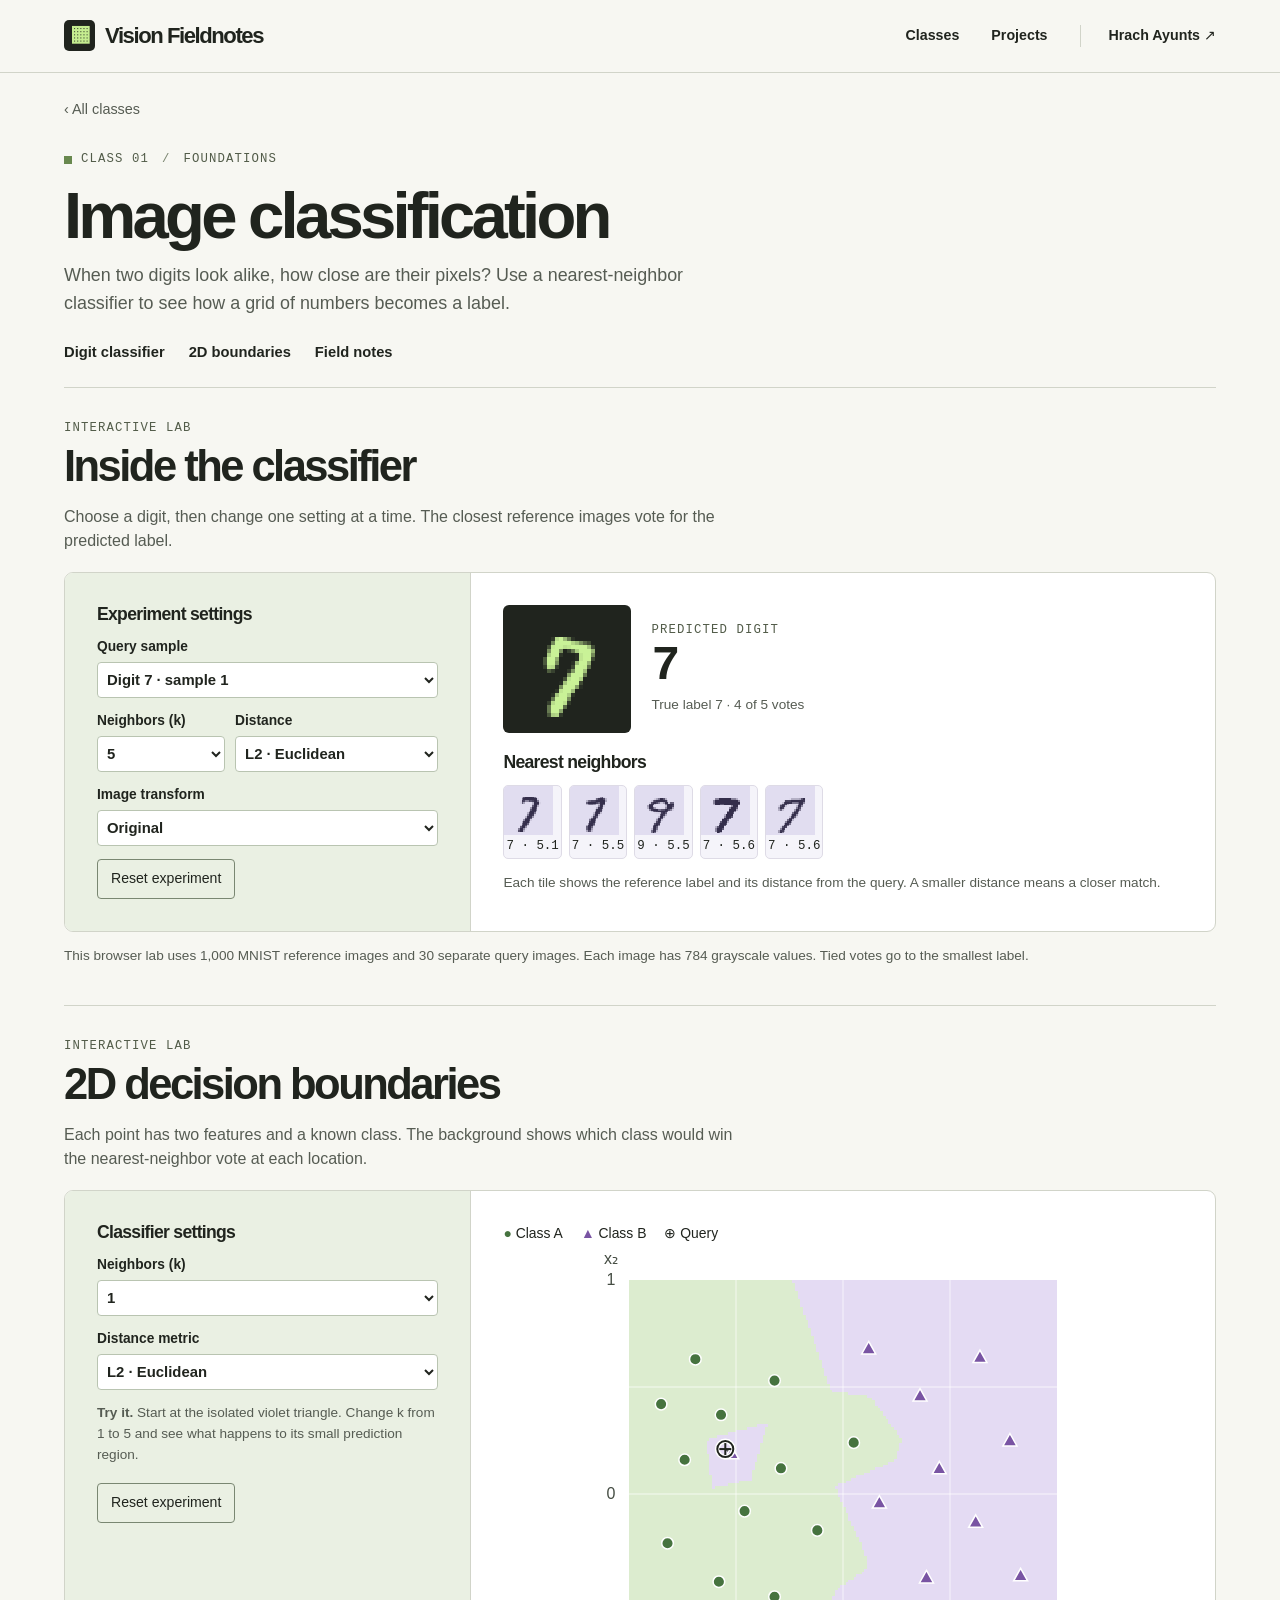
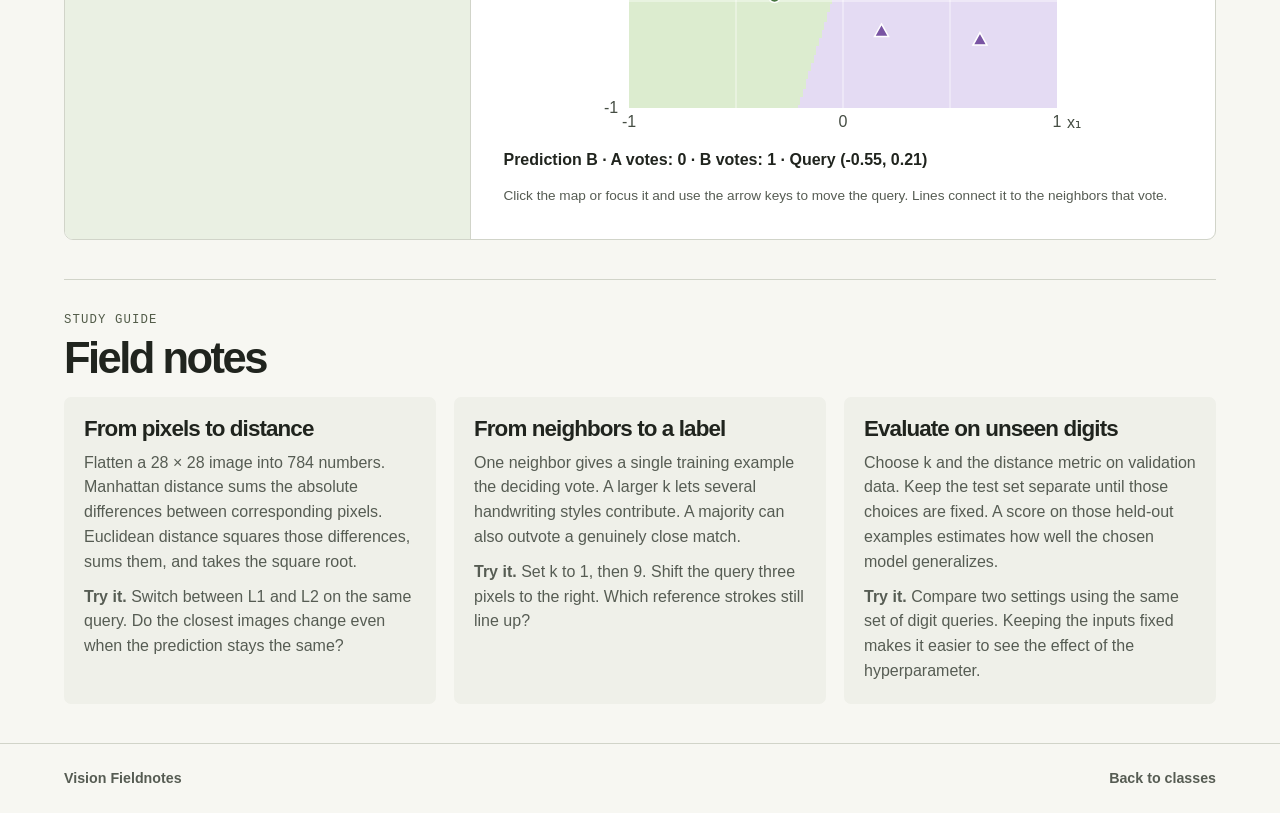
==== docs/classification.html @ e21b826e "Publish the first Vision Fieldnotes class and interactive labs" ====
<!doctype html>
<html lang="en"><head><meta charset="utf-8"><meta name="viewport" content="width=device-width,initial-scale=1"><title>Image classification · Vision Fieldnotes</title><link rel="stylesheet" href="site.css"><script src="knn.js" defer></script><script src="lab.js" defer></script><script src="boundaries.js" defer></script></head>
<body><header><div class="wrap mast"><a class="brand" href="./"><i class="logo" aria-hidden="true">▦</i>Vision Fieldnotes</a><nav aria-label="Main navigation"><a href="./#classes">Classes</a><a href="./#projects">Projects</a><a class="author" href="https://github.com/HrachA">Hrach Ayunts ↗</a></nav></div></header>
<main class="wrap lesson">
  <a class="back" href="./#classes">‹ All classes</a>
  <div class="lesson-top"><p class="eyebrow"><span class="square"></span> Class 01 <span class="sep">/</span> Foundations</p><h1>Image classification</h1><p class="lead">When two digits look alike, how close are their pixels? Use a nearest-neighbor classifier to see how a grid of numbers becomes a label.</p></div>
  <nav class="anchors" aria-label="Class sections"><a href="#lab">Digit classifier</a><a href="#boundaries">2D boundaries</a><a href="#notes">Field notes</a></nav>
  <section id="lab"><div class="section-title"><div><p class="eyebrow">Interactive lab</p><h2>Inside the classifier</h2></div></div><p class="blurb">Choose a digit, then change one setting at a time. The closest reference images vote for the predicted label.</p>
    <div class="lab-shell"><form class="controls" id="controls"><h3>Experiment settings</h3><label>Query sample<select id="query"></select></label><div class="pair"><label>Neighbors (k)<select id="k"><option>1</option><option>3</option><option selected>5</option><option>9</option></select></label><label>Distance<select id="metric"><option value="l2">L2 · Euclidean</option><option value="l1">L1 · Manhattan</option></select></label></div><label>Image transform<select id="variant"><option value="original">Original</option><option value="shift">Shift right 3 px</option><option value="dim">Dim to 50%</option><option value="cover">Cover 5 rows</option></select></label><button id="reset" type="button">Reset experiment</button></form>
      <div class="results"><div class="prediction"><div class="query-figure"><canvas id="digit" width="28" height="28" aria-label="Transformed query digit"></canvas></div><div><p class="eyebrow">Predicted digit</p><strong id="prediction">…</strong><p id="summary" aria-live="polite">Loading handwriting samples…</p></div></div><h3>Nearest neighbors</h3><div class="neighbors" id="neighbors"></div><p class="small">Each tile shows the reference label and its distance from the query. A smaller distance means a closer match.</p></div>
    </div><p class="small lab-note">This browser lab uses 1,000 MNIST reference images and 30 separate query images. Each image has 784 grayscale values. Tied votes go to the smallest label.</p>
  </section>
  <section id="boundaries">
    <div class="section-title"><div><p class="eyebrow">Interactive lab</p><h2>2D decision boundaries</h2></div></div>
    <p class="blurb">Each point has two features and a known class. The background shows which class would win the nearest-neighbor vote at each location.</p>
    <div class="lab-shell boundary-lab">
      <div class="controls"><h3>Classifier settings</h3>
        <label>Neighbors (k)<select id="boundary-k"><option>1</option><option>3</option><option>5</option><option>9</option><option>15</option></select></label>
        <label>Distance metric<select id="boundary-metric"><option value="l2">L2 · Euclidean</option><option value="l1">L1 · Manhattan</option></select></label>
        <p class="small"><strong>Try it.</strong> Start at the isolated violet triangle. Change k from 1 to 5 and see what happens to its small prediction region.</p>
        <button type="button" id="boundary-reset">Reset experiment</button>
      </div>
      <div class="results"><div class="boundary-key"><span><b class="key-a">●</b> Class A</span><span><b class="key-b">▲</b> Class B</span><span>⊕ Query</span></div>
        <canvas id="boundary-map" width="500" height="500" tabindex="0" aria-label="Two-dimensional nearest-neighbor decision map" aria-describedby="boundary-help boundary-readout"></canvas>
        <p id="boundary-readout" aria-live="polite"></p><p class="small" id="boundary-help">Click the map or focus it and use the arrow keys to move the query. Lines connect it to the neighbors that vote.</p>
      </div>
    </div>
  </section>
  <section id="notes"><div class="section-title"><div><p class="eyebrow">Study guide</p><h2>Field notes</h2></div></div>
    <div class="notes-grid"><article><h3>From pixels to distance</h3><p>Flatten a 28 × 28 image into 784 numbers. Manhattan distance sums the absolute differences between corresponding pixels. Euclidean distance squares those differences, sums them, and takes the square root.</p><p><strong>Try it.</strong> Switch between L1 and L2 on the same query. Do the closest images change even when the prediction stays the same?</p></article>
    <article><h3>From neighbors to a label</h3><p>One neighbor gives a single training example the deciding vote. A larger k lets several handwriting styles contribute. A majority can also outvote a genuinely close match.</p><p><strong>Try it.</strong> Set k to 1, then 9. Shift the query three pixels to the right. Which reference strokes still line up?</p></article>
    <article><h3>Evaluate on unseen digits</h3><p>Choose k and the distance metric on validation data. Keep the test set separate until those choices are fixed. A score on those held-out examples estimates how well the chosen model generalizes.</p><p><strong>Try it.</strong> Compare two settings using the same set of digit queries. Keeping the inputs fixed makes it easier to see the effect of the hyperparameter.</p></article></div>
  </section>
</main><footer><div class="wrap foot"><a href="./">Vision Fieldnotes</a><a href="./#classes">Back to classes</a></div></footer></body></html>
---- docs/site.css ----
:root {
  --paper:#f7f7f2; --ink:#20241e; --muted:#565c53; --rule:#d1d4c9;
  --green:#c5ed90; --forest:#405337; --mono:"IBM Plex Mono",Consolas,monospace;
  font:16px/1.52 "Inter","Segoe UI",Arial,sans-serif; color:var(--ink); background:var(--paper);
}
* { box-sizing:border-box }
body,h1,h2,h3,p,figure { margin:0 }
a { color:inherit; text-underline-offset:.24em }
button,select { font:inherit; color:inherit }
button,select,a { touch-action:manipulation }
button { cursor:pointer }
:focus-visible { outline:3px solid #7657b5; outline-offset:4px }
.wrap { width:min(1200px,90%); margin-inline:auto }
header { border-bottom:1px solid var(--rule) }
.mast,.mast nav,.foot,.section-title,.course-links,.platebar,.plate figcaption,.plate-controls,.project,.brand,.anchors,.eyebrow { display:flex; align-items:center }
.mast,.foot,.section-title,.platebar,.plate figcaption { justify-content:space-between }
.mast { min-height:72px; gap:20px }
.mast nav { gap:32px }
.mast a,.brand,.foot a,.course h3 a,.project,.anchors a,.back { text-decoration:none }
.mast nav a,.foot a { font-size:.89rem; font-weight:550 }
.mast nav a:hover,.foot a:hover,.course h3 a:hover,.anchors a:hover { text-decoration:underline }
.author { border-left:1px solid var(--rule); padding-left:28px }
.brand { font-size:1.38rem; font-weight:730; letter-spacing:-.065em; gap:10px }
.logo { font:700 22px/1 var(--mono); display:grid; place-items:center; background:var(--ink); color:var(--green); height:31px; width:31px; border-radius:5px }
.hero { display:grid; grid-template-columns:1.04fr 1fr; gap:clamp(20px,5vw,85px); align-items:center; padding-block:clamp(40px,5vw,73px) }
.eyebrow,.count,.platebar,.plate figcaption,.filetype { font:500 .77rem/1.4 var(--mono); letter-spacing:.09em; text-transform:uppercase }
.eyebrow { gap:9px; color:#525c49 }
.square { height:8px; width:8px; background:#68884e; display:inline-block }
h1,h2,h3 { line-height:1.07; letter-spacing:-.058em; font-weight:620 }
h1 { font-size:clamp(2.8rem,5.5vw,5.35rem); margin-block:21px 15px }
h1 em { font-family:"Instrument Serif",Georgia,serif; font-weight:400; color:var(--forest); letter-spacing:-.07em }
.lead { font-size:clamp(1rem,1.4vw,1.15rem); color:var(--muted); max-width:46ch }
.button { display:inline-block; padding:11px 20px; text-decoration:none; border:1px solid var(--ink); border-radius:5px; font-size:.89rem; font-weight:640 }
.dark { color:white; background:var(--ink) }
.dark:hover { background:#405337 }
.intro .button { margin-top:24px }
.plate { overflow:hidden; background:#1a1d1c; color:#d7e2d1; border-radius:9px; border:1px solid #2c332c }
.plate img { display:block; width:100%; height:auto }
.platebar,.plate figcaption { padding:10px 17px; font-size:.75rem; color:#cad4c3 }
.platebar { border-bottom:1px solid #3b413b }
.platebar>span:first-child { display:flex; align-items:center; gap:8px }
.light { display:inline-block; width:7px; height:7px; background:var(--green) }
.plate figcaption { border-top:1px solid #3b413b; min-height:41px }
.plate figcaption b,.sep { color:#79846e; margin-inline:4px }
.plate-controls { gap:6px }
.plate-controls button { border:1px solid #525b50; width:31px; height:27px; border-radius:4px; background:transparent; color:#e1e9da; font-size:22px; line-height:20px }
.plate-controls button:hover { background:#414b3e }
.library,.projects,.lesson section { border-top:1px solid var(--rule); padding-block:32px 39px; scroll-margin-top:12px }
.section-title { gap:18px; margin-bottom:22px }
h2 { font-size:clamp(2rem,3.4vw,3rem); margin-top:6px }
.count { color:var(--muted); font-size:.76rem }
.course { display:grid; grid-template-columns:minmax(210px,.8fr) minmax(0,1.5fr); border:1px solid var(--rule); border-radius:9px; overflow:hidden; background:#fff }
.cover { display:flex; overflow:hidden; background:#cdc7ee }
.course + .course { margin-top:18px }
.cover img { width:100%; height:100%; object-fit:cover; transition:transform .2s }
.cover:hover img { transform:scale(1.025) }
.course-info { padding:clamp(21px,3vw,40px) }
h3 { font-size:1.4rem; letter-spacing:-.04em }
.course-info h3 { font-size:clamp(1.7rem,2.8vw,2.45rem); margin:12px 0 }
.course-info>p:not(.eyebrow),.project p,.blurb,.notes-grid p,.resources p { color:var(--muted) }
.course-links { gap:24px; margin-top:22px }
.textlink { font-size:.91rem; font-weight:620 }
.project { gap:20px; padding:20px; border-radius:8px; border:1px solid var(--rule); background:white }
.network-icon { display:grid; place-items:center; border-radius:8px; width:60px; height:60px; flex:none; color:#6946bb; background:#e9e3f8; font:42px/1 Georgia,serif }
.project p { margin-top:5px }
.project-link { margin-left:auto; white-space:nowrap; font-size:.9rem; font-weight:620 }
.project:hover .project-link { text-decoration:underline }
footer { border-top:1px solid var(--rule) }
.foot { gap:20px; padding-block:24px; color:var(--muted); font-size:.86rem }
.back { display:inline-block; margin-top:26px; font-size:.9rem; color:var(--muted) }
.lesson-top { margin:30px 0 24px }
.lesson-top h1 { font-size:clamp(2.8rem,5.1vw,4.8rem); margin:12px 0 }
.lesson-top .lead { max-width:65ch }
.anchors { gap:24px; margin:0 0 24px; font-weight:600; font-size:.92rem }
.lesson .section-title { margin-bottom:15px }
.blurb { margin-bottom:18px; max-width:78ch }
.lab-shell,.notes-grid,.resources { display:grid; gap:18px }
.lab-shell { grid-template-columns:minmax(240px,.82fr) minmax(0,1.5fr); border:1px solid var(--rule); border-radius:9px; overflow:hidden; gap:0; background:white }
.controls,.results { padding:clamp(18px,2.6vw,32px) }
.controls { background:#eaf0e3; border-right:1px solid var(--rule) }
.controls h3,.results h3 { font-size:1.1rem; margin-bottom:14px }
.controls label { display:block; font-size:.86rem; font-weight:600; margin-bottom:13px }
.controls select { display:block; width:100%; margin-top:4px; padding:8px 5px; border:1px solid #b9c4b1; border-radius:4px; background:white; font-size:.93rem }
.pair { display:grid; grid-template-columns:.85fr 1.35fr; gap:10px }
.controls button { background:transparent; padding:8px 13px; border:1px solid #7a8772; border-radius:4px; font-size:.88rem }
.prediction { display:flex; align-items:center; gap:20px; margin-bottom:20px }
.query-figure { background:#20241e; border-radius:6px; display:grid; place-items:center; padding:8px }
#digit { width:112px; height:112px; image-rendering:pixelated }
#prediction { display:block; font:550 3rem/1.15 var(--mono); letter-spacing:-.07em }
#summary,.small { font-size:.85rem; color:var(--muted) }
.neighbors { display:flex; gap:7px; flex-wrap:wrap }
.neighbor { background:#f5f4fa; border:1px solid #dedbe6; border-radius:5px; overflow:hidden; min-width:50px; text-align:center }
.neighbor canvas { display:block; width:49px; height:49px; image-rendering:pixelated }
.neighbor span { display:block; font:.78rem/1.45 var(--mono); padding:2px }
.results .small,.lab-note,.resources + .small { margin-top:14px }
.notes-grid { grid-template-columns:repeat(3,1fr) }
.notes-grid article { padding:20px; background:#eff0e9; border-radius:7px }
.notes-grid p,.resources p { margin-top:10px; line-height:1.55 }
.resources { grid-template-columns:1fr 1fr }
.resources article { padding:22px; border:1px solid var(--rule); border-radius:7px; display:flex; align-items:flex-start; gap:16px; background:white }
.resources .textlink { display:inline-block; margin-top:12px }
.filetype { border:1px solid #c1b9d7; color:#55416e; background:#f0edf9; padding:5px; border-radius:3px; font-size:.75rem }
@media(max-width:830px) { .wrap{width:92%}.hero{gap:24px}.notes-grid{grid-template-columns:1fr}.mast nav{gap:18px}.course{grid-template-columns:.8fr 1.3fr}.author{padding-left:16px} }
@media(max-width:650px) { .mast{min-height:60px}.mast .author{display:none}.mast nav{gap:14px}.brand{font-size:1.15rem;gap:7px}.hero,.course,.resources,.lab-shell{grid-template-columns:1fr}.hero{padding-block:32px;gap:25px}.intro h1{font-size:clamp(3rem,11vw,4.5rem)}.hero .lead{max-width:42ch}.plate img{max-height:255px;object-fit:contain}.cover{max-height:165px}.section-title{margin-bottom:16px}.library,.projects,.lesson section{padding-block:25px}.course-links{gap:18px}.project{gap:12px;flex-wrap:wrap}.network-icon{width:42px;height:42px;font-size:30px}.project div{flex:1;min-width:180px}.project-link{margin-left:54px}.controls{border-right:0;border-bottom:1px solid var(--rule)}.anchors{gap:17px}.prediction{gap:14px}.resources article{padding:16px}.notes-grid{gap:10px}.foot{align-items:flex-start} }
@media(prefers-reduced-motion:reduce){.cover img{transition:none}}
.anchors { flex-wrap:wrap }
.boundary-lab .controls button { margin-top:18px }
.boundary-key { display:flex; flex-wrap:wrap; gap:18px; font-size:.87rem }
.key-a { color:#46733f }
.key-b { color:#7954a3 }
#boundary-map { display:block; width:min(100%,500px); height:auto; margin-inline:auto; cursor:crosshair }
#boundary-readout { margin:4px 0 8px; font-weight:600; font-variant-numeric:tabular-nums }
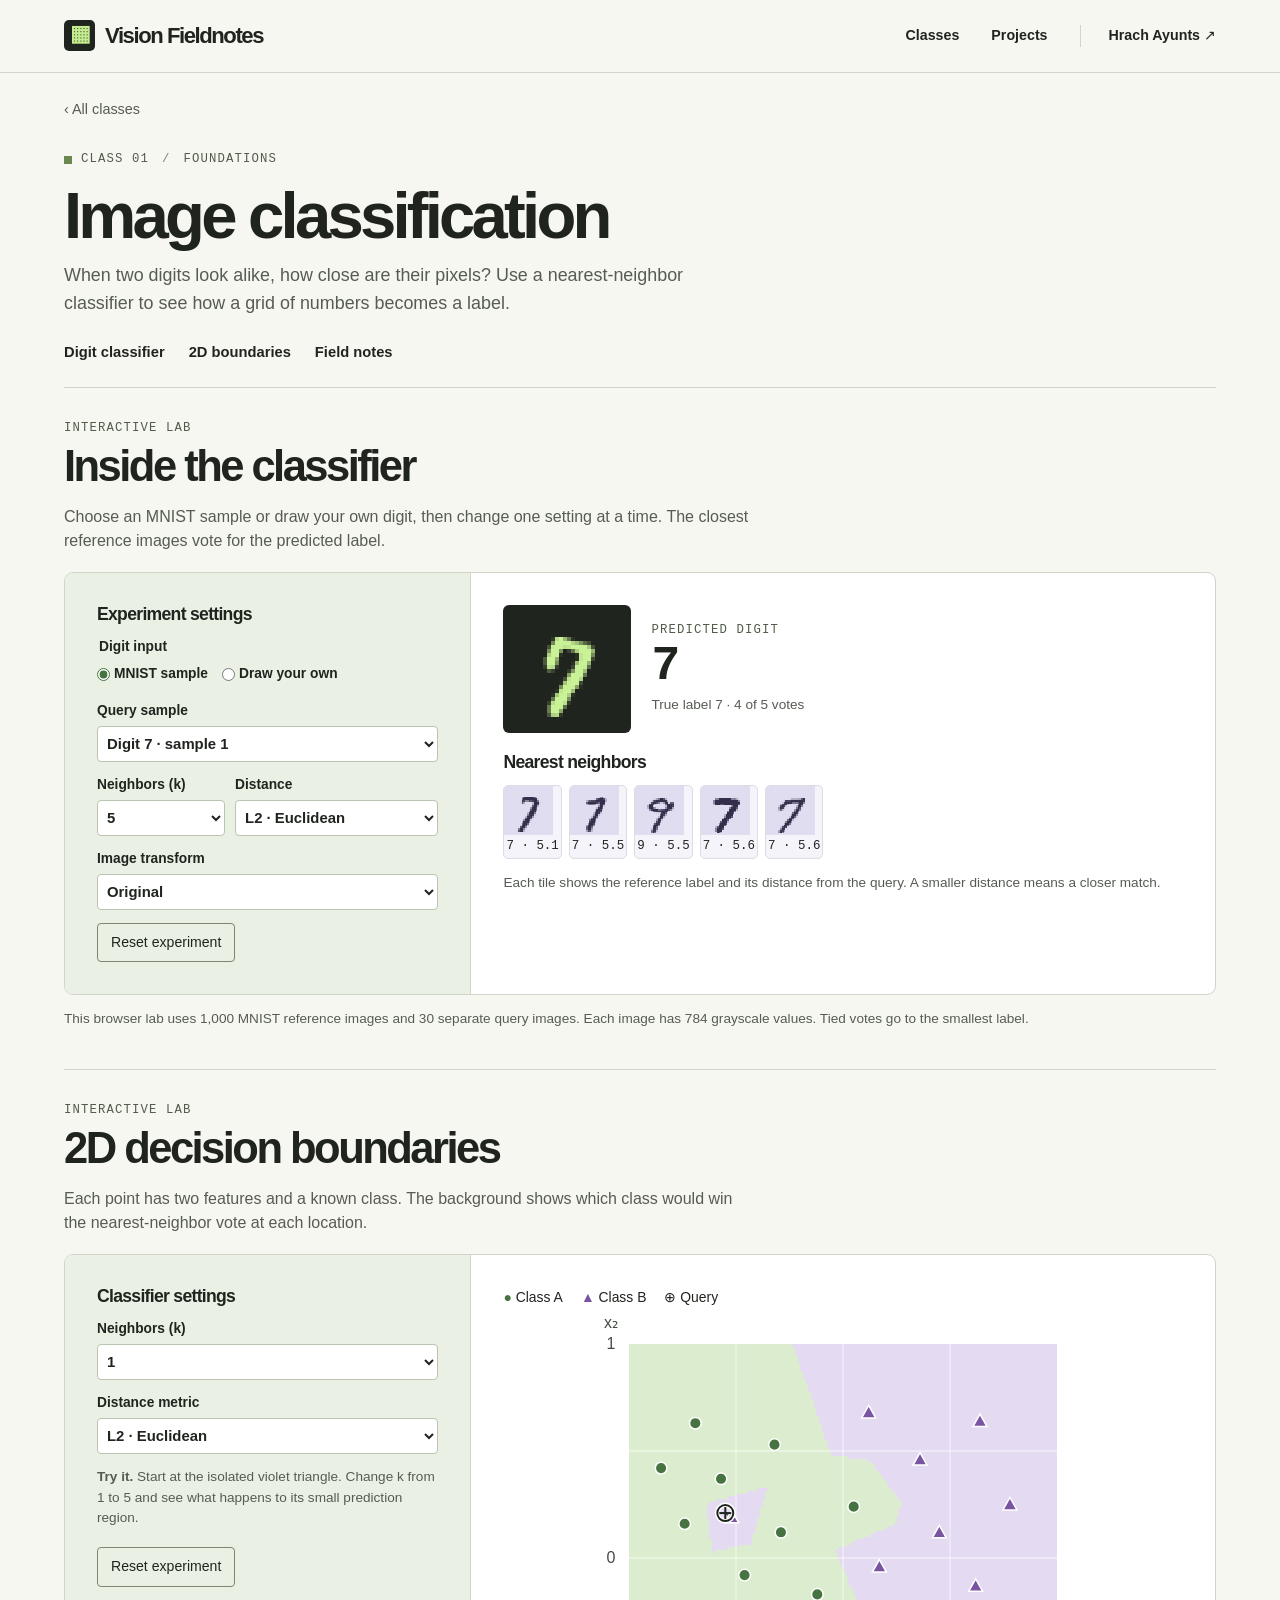
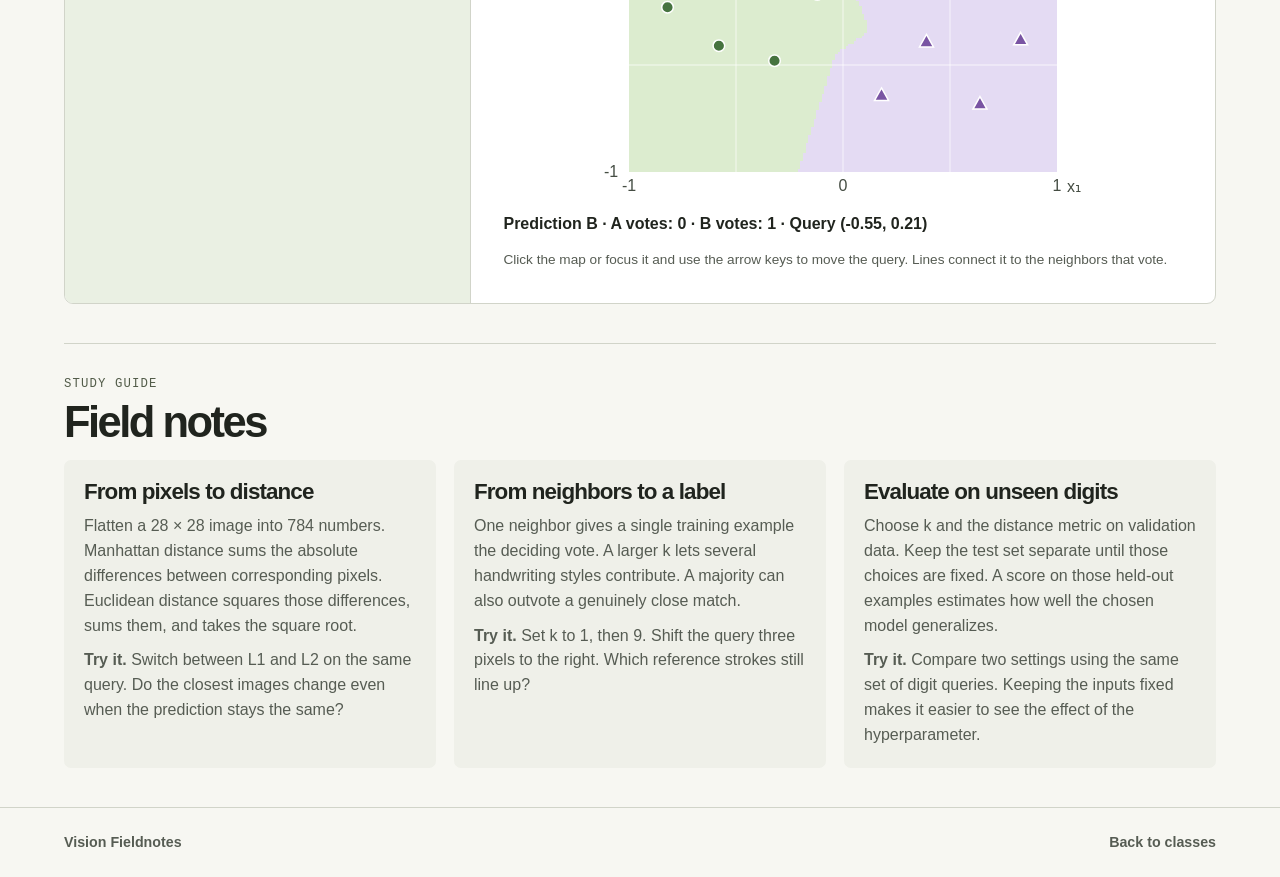
==== commit 3dc3a5c1: "Classify freehand digits in the MNIST lab" ====
--- a/docs/classification.html
+++ b/docs/classification.html
@@ -1,12 +1,21 @@
 <!doctype html>
-<html lang="en"><head><meta charset="utf-8"><meta name="viewport" content="width=device-width,initial-scale=1"><title>Image classification · Vision Fieldnotes</title><link rel="stylesheet" href="site.css"><script src="knn.js" defer></script><script src="lab.js" defer></script><script src="boundaries.js" defer></script></head>
+<html lang="en"><head><meta charset="utf-8"><meta name="viewport" content="width=device-width,initial-scale=1"><title>Image classification · Vision Fieldnotes</title><link rel="stylesheet" href="site.css"><script src="knn.js" defer></script><script src="drawing.js" defer></script><script src="lab.js" defer></script><script src="boundaries.js" defer></script></head>
 <body><header><div class="wrap mast"><a class="brand" href="./"><i class="logo" aria-hidden="true">▦</i>Vision Fieldnotes</a><nav aria-label="Main navigation"><a href="./#classes">Classes</a><a href="./#projects">Projects</a><a class="author" href="https://github.com/HrachA">Hrach Ayunts ↗</a></nav></div></header>
 <main class="wrap lesson">
   <a class="back" href="./#classes">‹ All classes</a>
   <div class="lesson-top"><p class="eyebrow"><span class="square"></span> Class 01 <span class="sep">/</span> Foundations</p><h1>Image classification</h1><p class="lead">When two digits look alike, how close are their pixels? Use a nearest-neighbor classifier to see how a grid of numbers becomes a label.</p></div>
   <nav class="anchors" aria-label="Class sections"><a href="#lab">Digit classifier</a><a href="#boundaries">2D boundaries</a><a href="#notes">Field notes</a></nav>
-  <section id="lab"><div class="section-title"><div><p class="eyebrow">Interactive lab</p><h2>Inside the classifier</h2></div></div><p class="blurb">Choose a digit, then change one setting at a time. The closest reference images vote for the predicted label.</p>
-    <div class="lab-shell"><form class="controls" id="controls"><h3>Experiment settings</h3><label>Query sample<select id="query"></select></label><div class="pair"><label>Neighbors (k)<select id="k"><option>1</option><option>3</option><option selected>5</option><option>9</option></select></label><label>Distance<select id="metric"><option value="l2">L2 · Euclidean</option><option value="l1">L1 · Manhattan</option></select></label></div><label>Image transform<select id="variant"><option value="original">Original</option><option value="shift">Shift right 3 px</option><option value="dim">Dim to 50%</option><option value="cover">Cover 5 rows</option></select></label><button id="reset" type="button">Reset experiment</button></form>
+  <section id="lab"><div class="section-title"><div><p class="eyebrow">Interactive lab</p><h2>Inside the classifier</h2></div></div><p class="blurb">Choose an MNIST sample or draw your own digit, then change one setting at a time. The closest reference images vote for the predicted label.</p>
+    <div class="lab-shell"><form class="controls" id="controls"><h3>Experiment settings</h3><fieldset class="input-mode"><legend>Digit input</legend>
+      <label><input type="radio" name="digit-mode" value="sample" checked> MNIST sample</label>
+      <label><input type="radio" name="digit-mode" value="draw" id="draw-mode"> Draw your own</label>
+    </fieldset>
+    <div id="sample-input"><label>Query sample<select id="query"></select></label></div>
+    <div id="drawing-input" hidden>
+      <p id="pad-help" class="small">Write one digit from 0 to 9. Lift your finger or mouse to see its prediction.</p>
+      <canvas id="drawing-pad" width="224" height="224" aria-label="Draw a handwritten digit" aria-describedby="pad-help"></canvas>
+      <button type="button" id="clear-drawing">Clear drawing</button>
+    </div><div class="pair"><label>Neighbors (k)<select id="k"><option>1</option><option>3</option><option selected>5</option><option>9</option></select></label><label>Distance<select id="metric"><option value="l2">L2 · Euclidean</option><option value="l1">L1 · Manhattan</option></select></label></div><label>Image transform<select id="variant"><option value="original">Original</option><option value="shift">Shift right 3 px</option><option value="dim">Dim to 50%</option><option value="cover">Cover 5 rows</option></select></label><button id="reset" type="button">Reset experiment</button></form>
       <div class="results"><div class="prediction"><div class="query-figure"><canvas id="digit" width="28" height="28" aria-label="Transformed query digit"></canvas></div><div><p class="eyebrow">Predicted digit</p><strong id="prediction">…</strong><p id="summary" aria-live="polite">Loading handwriting samples…</p></div></div><h3>Nearest neighbors</h3><div class="neighbors" id="neighbors"></div><p class="small">Each tile shows the reference label and its distance from the query. A smaller distance means a closer match.</p></div>
     </div><p class="small lab-note">This browser lab uses 1,000 MNIST reference images and 30 separate query images. Each image has 784 grayscale values. Tied votes go to the smallest label.</p>
   </section>
--- a/docs/site.css
+++ b/docs/site.css
@@ -110,3 +110,10 @@
 .key-b { color:#7954a3 }
 #boundary-map { display:block; width:min(100%,500px); height:auto; margin-inline:auto; cursor:crosshair }
 #boundary-readout { margin:4px 0 8px; font-weight:600; font-variant-numeric:tabular-nums }
+.input-mode { display:flex; flex-wrap:wrap; gap:6px 14px; padding:0; border:0; margin:0 0 16px }
+.input-mode legend { margin-bottom:6px; font-size:.86rem; font-weight:600 }
+.controls .input-mode label { display:inline-flex; align-items:center; gap:4px; margin:0; cursor:pointer }
+.input-mode input { margin:0; accent-color:#46733f }
+#drawing-pad { display:block; width:min(100%,224px); height:auto; aspect-ratio:1; background:#20241e; border-radius:6px; margin:10px 0; cursor:crosshair; touch-action:none }
+#drawing-input { margin-bottom:16px }
+#clear-drawing:disabled { opacity:.55; cursor:default }
